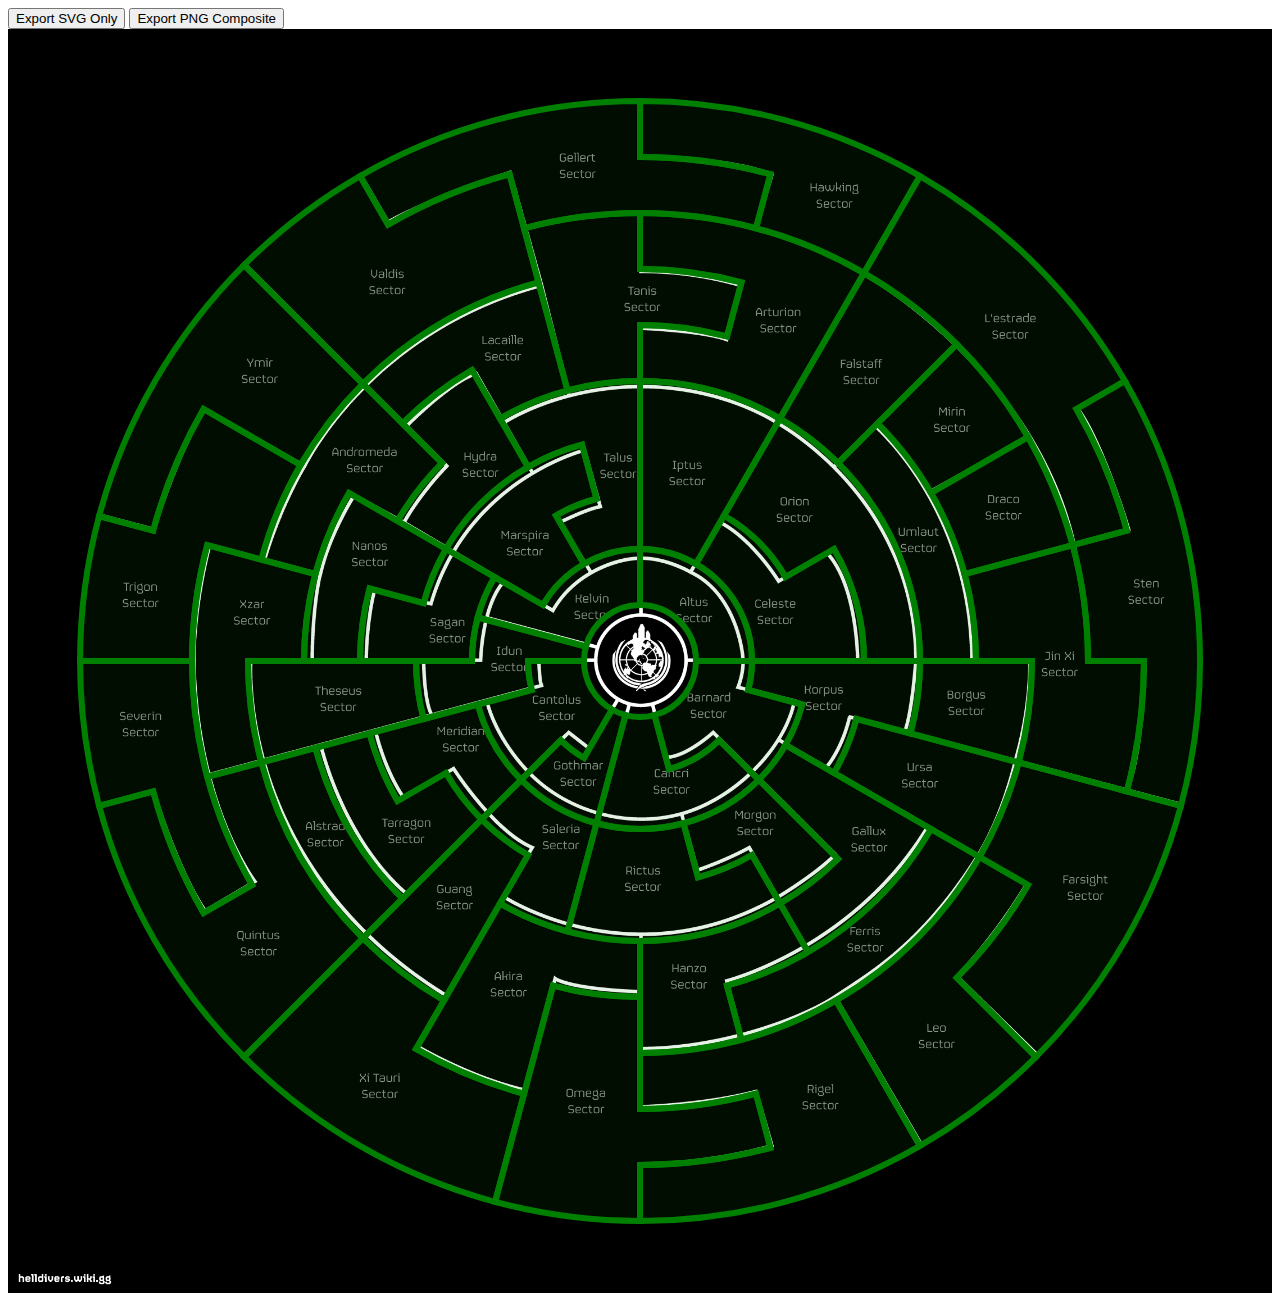
==== index.html @ 329347f9 "initial commit" ====
<!DOCTYPE html>
<html lang="en">
<head>
    <meta charset="UTF-8">
    <meta name="viewport" content="width=device-width, initial-scale=1.0">
    <title>Galactic Frontier</title>
    <link rel="stylesheet" href="styles.css">
</head>
<body>

<button id="exportSVGButton">Export SVG Only</button>
<button id="ExportPNGButton">Export PNG Composite</button>

<div class="image-container">
    <img src="Galactic_Frontier_Template.png" alt="Map Sectors" class="overlay-image">
    <div class="svg-container" id="svgOverlay"></div>
</div>

<!-- <script src="drawSegments.js"></script> -->
<!-- <script src="drawPoints.js"></script> -->
<script src="drawGalacticSectors.js"></script>
<script src="exportSVG.js"></script>
<script src="exportPNG.js"></script>

</body>
</html>
---- styles.css ----
.image-container {
    position: relative;
    width: 100%; /* Full width of the container */
}

.overlay-image, .svg-container {
    position: absolute;
    top: 0;
    left: 0;
    width: 100%;
    height: auto; /* Maintain the aspect ratio of the image */
}

.svg-container {
    z-index: 10; /* Ensure the SVG overlay is above the image */
}
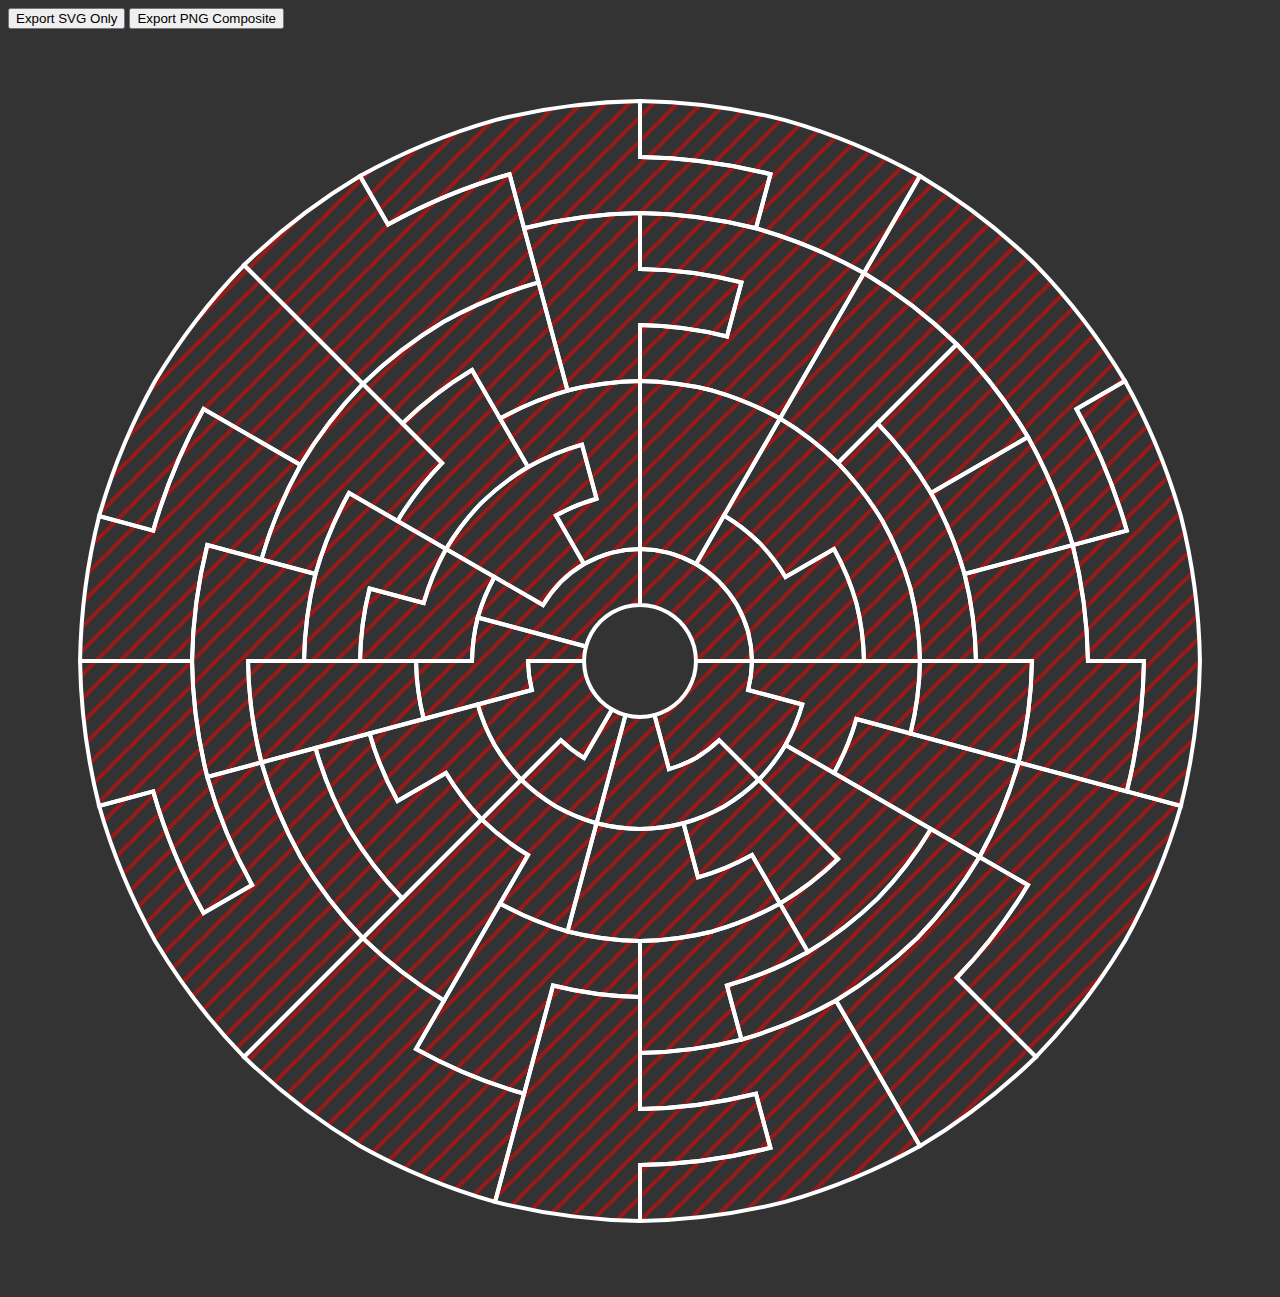
==== commit d856ab85: "v0.7" ====
--- a/index.html
+++ b/index.html
@@ -9,10 +9,10 @@
 <body>
 
 <button id="exportSVGButton">Export SVG Only</button>
-<button id="ExportPNGButton">Export PNG Composite</button>
+<button id="exportPNGButton">Export PNG Composite</button>
 
 <div class="image-container">
-    <img src="Galactic_Frontier_Template.png" alt="Map Sectors" class="overlay-image">
+    <!-- <img src="Galactic_Frontier_Template.png" alt="Map Sectors" class="overlay-image"> -->
     <div class="svg-container" id="svgOverlay"></div>
 </div>
 
--- a/styles.css
+++ b/styles.css
@@ -1,3 +1,7 @@
+body {
+    background-color: #333; /* Dark gray color */
+}
+
 .image-container {
     position: relative;
     width: 100%; /* Full width of the container */
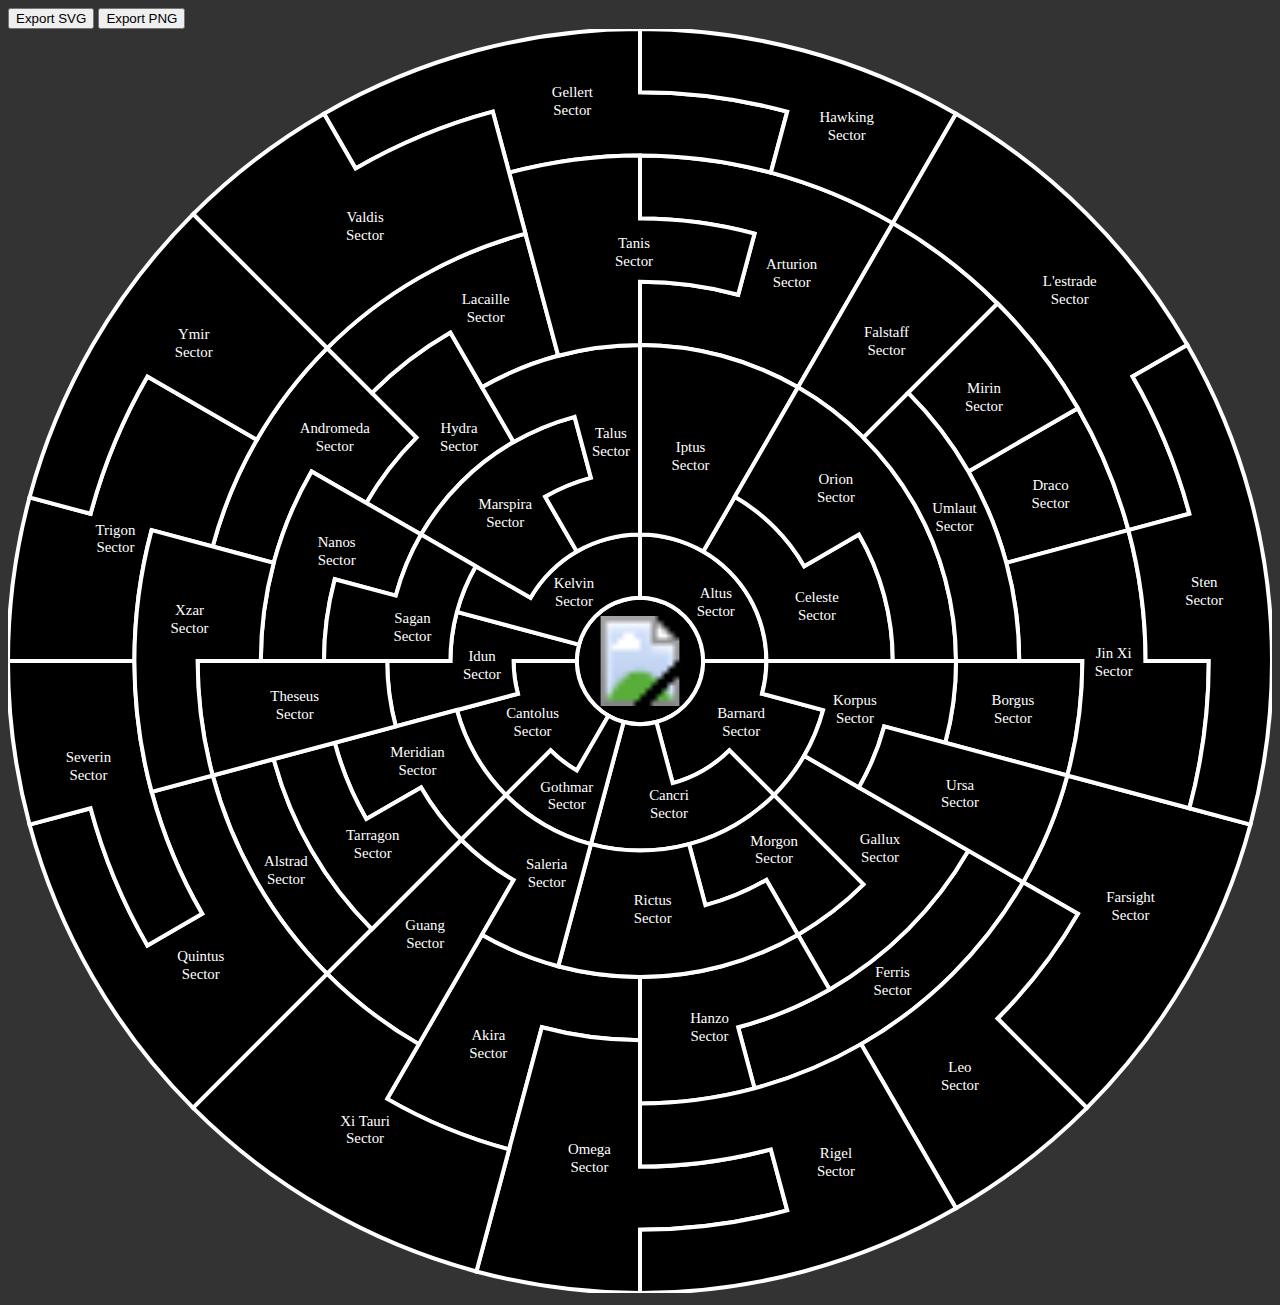
==== commit 02e4790f: "v1.0" ====
--- a/index.html
+++ b/index.html
@@ -8,11 +8,10 @@
 </head>
 <body>
 
-<button id="exportSVGButton">Export SVG Only</button>
-<button id="exportPNGButton">Export PNG Composite</button>
+<button id="exportSVGButton">Export SVG</button>
+<button id="exportPNGButton">Export PNG</button>
 
 <div class="image-container">
-    <!-- <img src="Galactic_Frontier_Template.png" alt="Map Sectors" class="overlay-image"> -->
     <div class="svg-container" id="svgOverlay"></div>
 </div>
 
--- a/styles.css
+++ b/styles.css
@@ -1,20 +1,3 @@
 body {
     background-color: #333; /* Dark gray color */
 }
-
-.image-container {
-    position: relative;
-    width: 100%; /* Full width of the container */
-}
-
-.overlay-image, .svg-container {
-    position: absolute;
-    top: 0;
-    left: 0;
-    width: 100%;
-    height: auto; /* Maintain the aspect ratio of the image */
-}
-
-.svg-container {
-    z-index: 10; /* Ensure the SVG overlay is above the image */
-}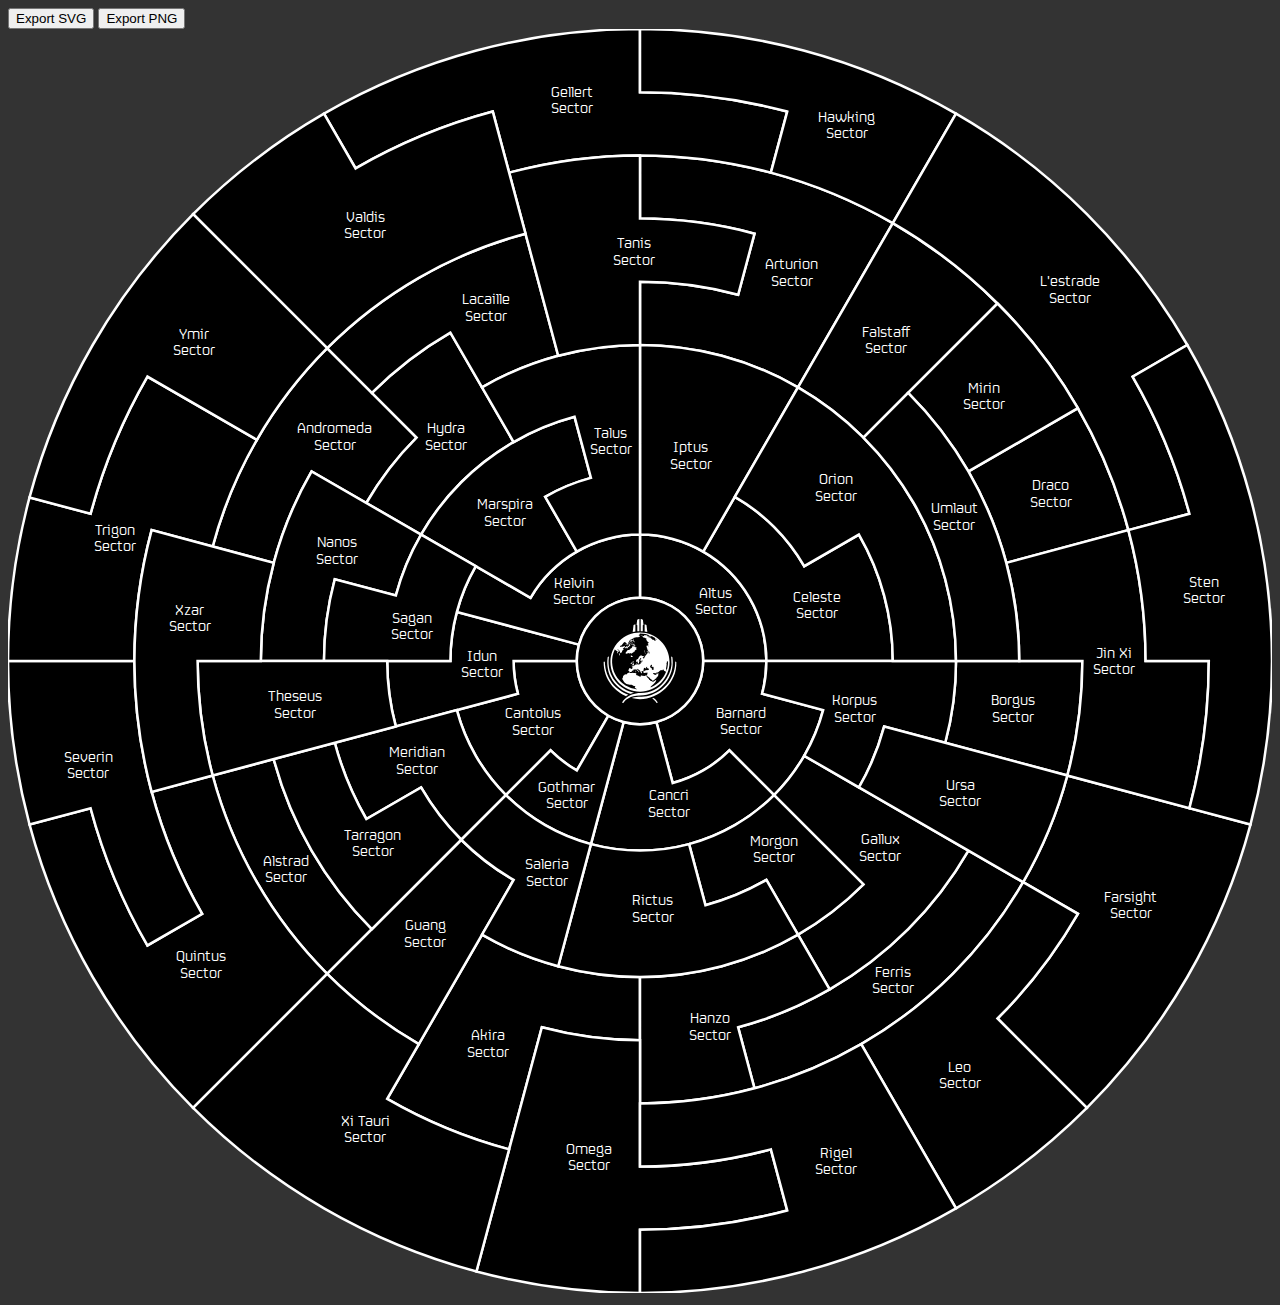
==== commit 3d37cefc: "Major refactoring" ====
--- a/index.html
+++ b/index.html
@@ -15,8 +15,6 @@
     <div class="svg-container" id="svgOverlay"></div>
 </div>
 
-<!-- <script src="drawSegments.js"></script> -->
-<!-- <script src="drawPoints.js"></script> -->
 <script src="drawGalacticSectors.js"></script>
 <script src="exportSVG.js"></script>
 <script src="exportPNG.js"></script>
--- a/styles.css
+++ b/styles.css
@@ -1,3 +1,14 @@
 body {
     background-color: #333; /* Dark gray color */
 }
+
+@font-face {
+    font-family: 'FS Sinclair';
+    src: url('FS Sinclair Regular.otf') format('opentype');
+    font-weight: normal;
+}
+@font-face {
+    font-family: 'FS Sinclair';
+    src: url('FS Sinclair Bold.otf') format('opentype');
+    font-weight: bold;
+}
